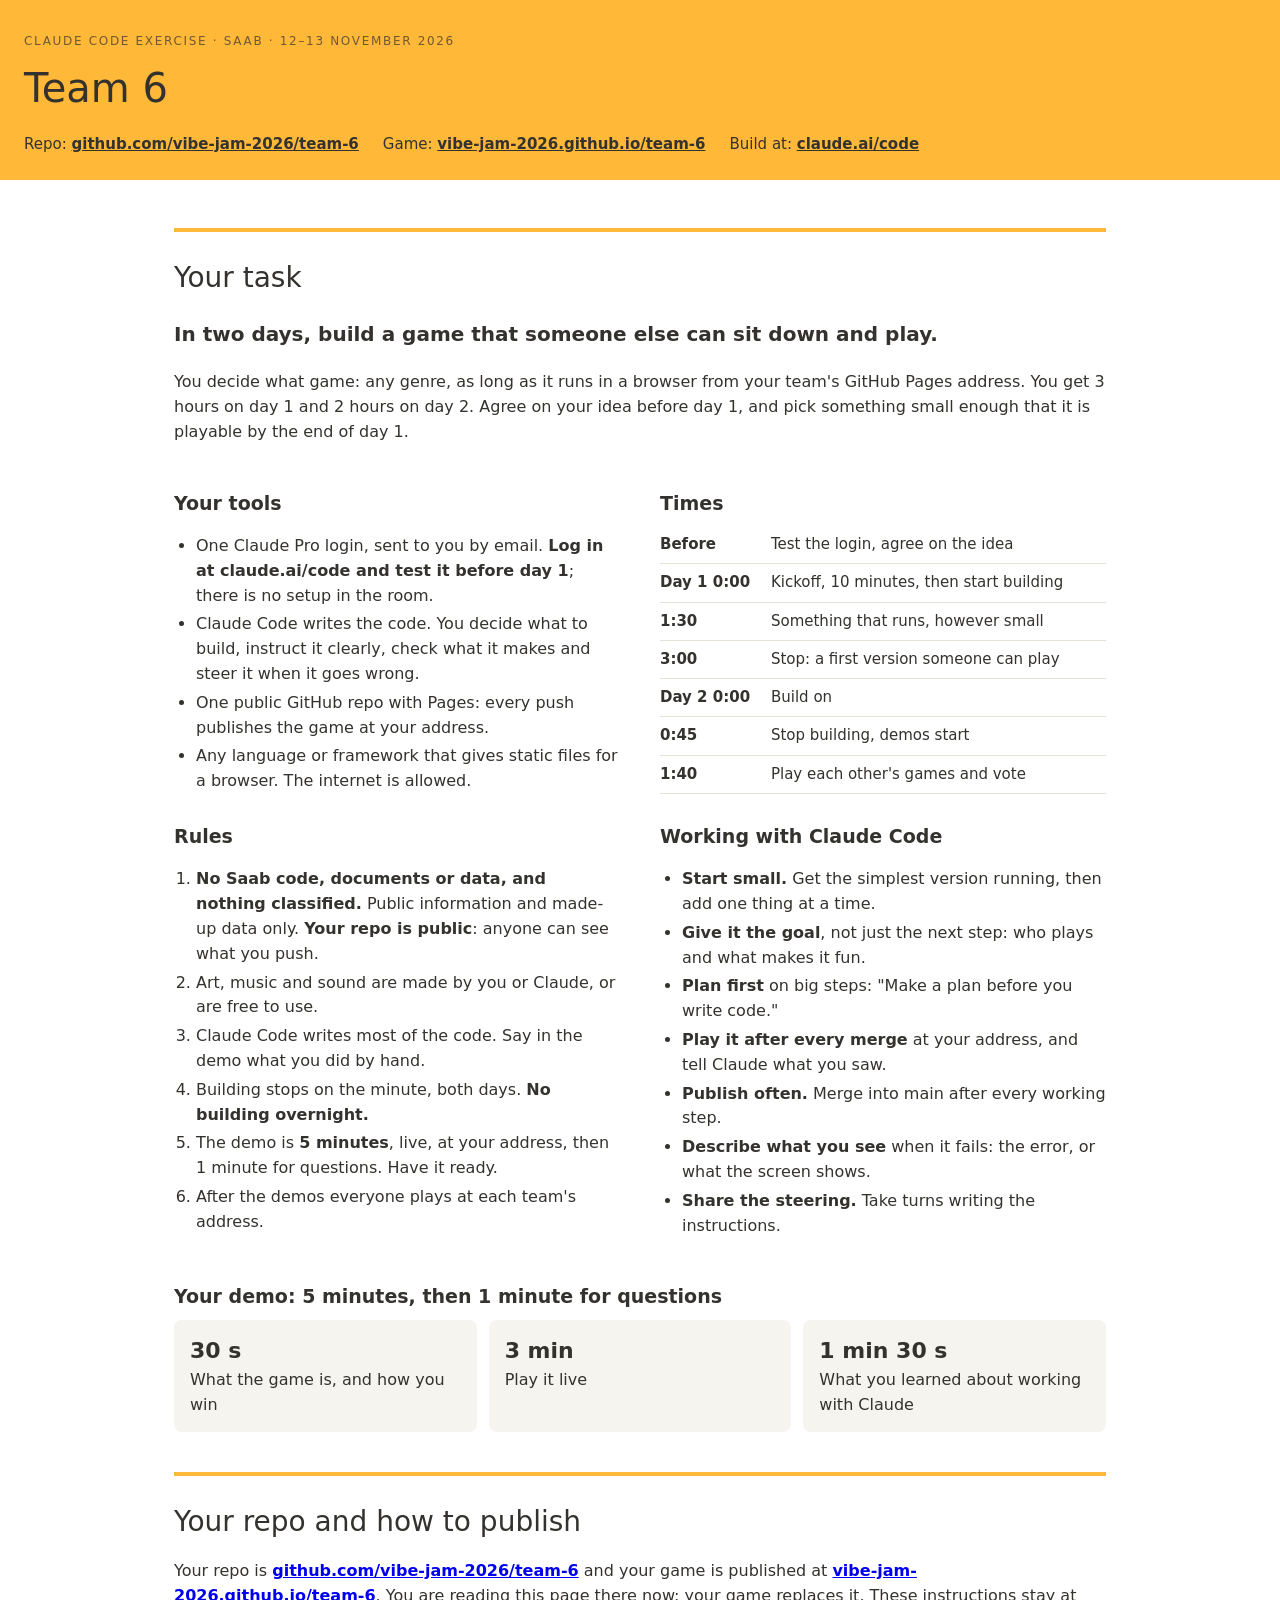
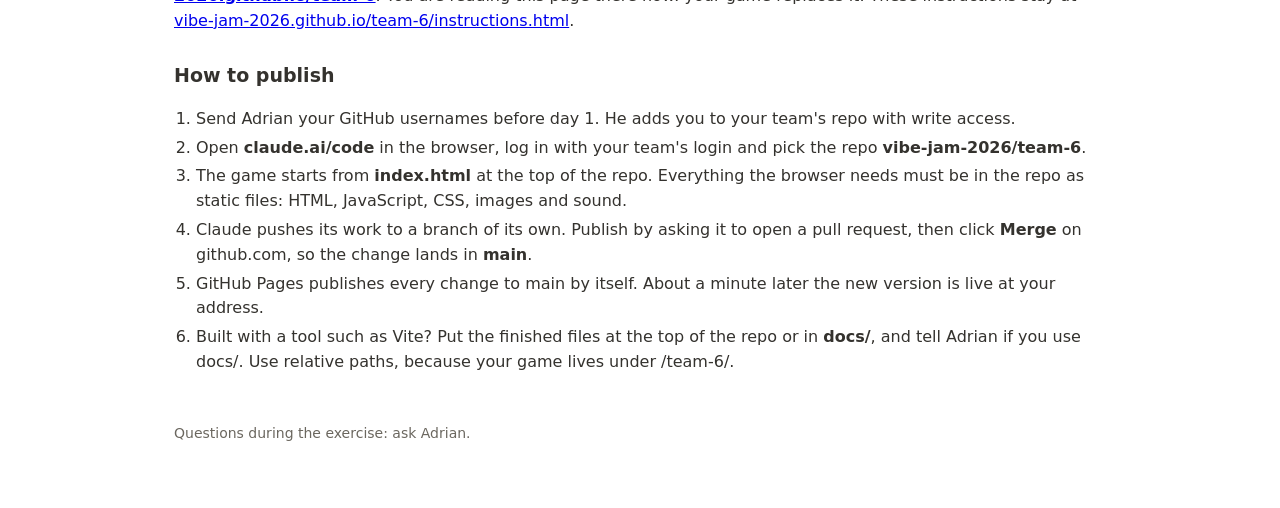
==== instructions.html @ 258269b4 "Team instructions as the start page" ====
<!doctype html><html lang="en"><head><meta charset="utf-8"><meta name="viewport" content="width=device-width,initial-scale=1">
<title>Team 6 · Claude Code exercise</title><style>
:root { --y: #FFB838; --ink: #34322E; --mut: #6b675f; --line: #e6e2da; }
* { box-sizing: border-box; }
body { margin: 0; font: 16px/1.55 system-ui, -apple-system, "Segoe UI", sans-serif; color: var(--ink); background: #fff; }
header { background: var(--y); padding: 32px 24px 24px; }
header .k { font-size: 12px; letter-spacing: .14em; text-transform: uppercase; opacity: .7; }
header h1 { margin: 6px 0 14px; font-size: 40px; font-weight: 500; }
header .where { display: flex; flex-wrap: wrap; gap: 8px 24px; font-size: 15px; }
header a { color: inherit; font-weight: 600; }
main { max-width: 980px; margin: 0 auto; padding: 8px 24px 64px; }
h2.part { font-size: 28px; font-weight: 500; margin: 40px 0 8px; padding-top: 24px; border-top: 4px solid var(--y); }
h2 { font-size: 19px; margin: 28px 0 8px; }
h3 { font-size: 16px; margin: 0 0 6px; }
.task { font-size: 20px; }
.cols { display: grid; grid-template-columns: 1fr 1fr; gap: 0 40px; }
@media (max-width: 760px) { .cols { grid-template-columns: 1fr; } header h1 { font-size: 30px; } }
ul, ol { padding-left: 22px; } li { margin: 4px 0; }
table { border-collapse: collapse; width: 100%; font-size: 15px; }
td, th { text-align: left; padding: 7px 10px 7px 0; border-bottom: 1px solid var(--line); vertical-align: top; }
td:first-child { white-space: nowrap; }
.demo { display: grid; grid-template-columns: repeat(3, 1fr); gap: 12px; }
.demo div { background: #f6f4ef; border-radius: 8px; padding: 14px 16px; }
.demo b { display: block; font-size: 22px; }
.card { background: #f6f4ef; border-radius: 8px; padding: 14px 16px; }
footer { color: var(--mut); font-size: 14px; margin-top: 48px; }</style></head><body>
<header><div class="k">Claude Code exercise · Saab · 12–13 November 2026</div><h1>Team 6</h1>
<div class="where"><span>Repo: <a href="https://github.com/vibe-jam-2026/team-6">github.com/vibe-jam-2026/team-6</a></span><span>Game: <a href="https://vibe-jam-2026.github.io/team-6/">vibe-jam-2026.github.io/team-6</a></span><span>Build at: <a href="https://claude.ai/code">claude.ai/code</a></span></div></header>
<main>
  <h2 class="part">Your task</h2>
  <p class="task"><b>In two days, build a game that someone else can sit down and play.</b></p>
  <p>You decide what game: any genre, as long as it runs in a browser from your team's GitHub Pages address. You get 3 hours on day 1 and 2 hours on day 2. Agree on your idea before day 1, and pick something small enough that it is playable by the end of day 1.</p>

  <div class="cols">
    <div>
      <h2>Your tools</h2>
      <ul>
        <li>One Claude Pro login, sent to you by email. <b>Log in at claude.ai/code and test it before day 1</b>; there is no setup in the room.</li>
        <li>Claude Code writes the code. You decide what to build, instruct it clearly, check what it makes and steer it when it goes wrong.</li>
        <li>One public GitHub repo with Pages: every push publishes the game at your address.</li>
        <li>Any language or framework that gives static files for a browser. The internet is allowed.</li>
      </ul>
      <h2>Rules</h2>
      <ol>
        <li><b>No Saab code, documents or data, and nothing classified.</b> Public information and made-up data only. <b>Your repo is public</b>: anyone can see what you push.</li>
        <li>Art, music and sound are made by you or Claude, or are free to use.</li>
        <li>Claude Code writes most of the code. Say in the demo what you did by hand.</li>
        <li>Building stops on the minute, both days. <b>No building overnight.</b></li>
        <li>The demo is <b>5 minutes</b>, live, at your address, then 1 minute for questions. Have it ready.</li>
        <li>After the demos everyone plays at each team's address.</li>
      </ol>
    </div>
    <div>
      <h2>Times</h2>
      <table>
        <tr><td><b>Before</b></td><td style="white-space:normal;color:inherit">Test the login, agree on the idea</td></tr>
        <tr><td><b>Day 1 0:00</b></td><td style="white-space:normal;color:inherit">Kickoff, 10 minutes, then start building</td></tr>
        <tr><td><b>1:30</b></td><td style="white-space:normal;color:inherit">Something that runs, however small</td></tr>
        <tr><td><b>3:00</b></td><td style="white-space:normal;color:inherit">Stop: a first version someone can play</td></tr>
        <tr><td><b>Day 2 0:00</b></td><td style="white-space:normal;color:inherit">Build on</td></tr>
        <tr><td><b>0:45</b></td><td style="white-space:normal;color:inherit">Stop building, demos start</td></tr>
        <tr><td><b>1:40</b></td><td style="white-space:normal;color:inherit">Play each other's games and vote</td></tr>
      </table>
      <h2>Working with Claude Code</h2>
      <ul>
        <li><b>Start small.</b> Get the simplest version running, then add one thing at a time.</li>
        <li><b>Give it the goal</b>, not just the next step: who plays and what makes it fun.</li>
        <li><b>Plan first</b> on big steps: "Make a plan before you write code."</li>
        <li><b>Play it after every merge</b> at your address, and tell Claude what you saw.</li>
        <li><b>Publish often.</b> Merge into main after every working step.</li>
        <li><b>Describe what you see</b> when it fails: the error, or what the screen shows.</li>
        <li><b>Share the steering.</b> Take turns writing the instructions.</li>
      </ul>
    </div>
  </div>

  <h2>Your demo: 5 minutes, then 1 minute for questions</h2>
  <div class="demo">
    <div><b>30 s</b>What the game is, and how you win</div>
    <div><b>3 min</b>Play it live</div>
    <div><b>1 min 30 s</b>What you learned about working with Claude</div>
  </div>
  


  <h2 class="part">Your repo and how to publish</h2>
  <p>Your repo is <a href="https://github.com/vibe-jam-2026/team-6"><b>github.com/vibe-jam-2026/team-6</b></a> and your game is published at <a href="https://vibe-jam-2026.github.io/team-6/"><b>vibe-jam-2026.github.io/team-6</b></a>. You are reading this page there now: your game replaces it. These instructions stay at <a href="instructions.html">vibe-jam-2026.github.io/team-6/instructions.html</a>.</p>
  
  <h2>How to publish</h2>
  <ol>
    <li>Send Adrian your GitHub usernames before day 1. He adds you to your team's repo with write access.</li>
    <li>Open <b>claude.ai/code</b> in the browser, log in with your team's login and pick the repo <b>vibe-jam-2026/team-6</b>.</li>
    <li>The game starts from <b>index.html</b> at the top of the repo. Everything the browser needs must be in the repo as static files: HTML, JavaScript, CSS, images and sound.</li>
    <li>Claude pushes its work to a branch of its own. Publish by asking it to open a pull request, then click <b>Merge</b> on github.com, so the change lands in <b>main</b>.</li>
    <li>GitHub Pages publishes every change to main by itself. About a minute later the new version is live at your address.</li>
    <li>Built with a tool such as Vite? Put the finished files at the top of the repo or in <b>docs/</b>, and tell Adrian if you use docs/. Use relative paths, because your game lives under /team-6/.</li>
  </ol>
  
<footer>Questions during the exercise: ask Adrian.</footer></main></body></html>
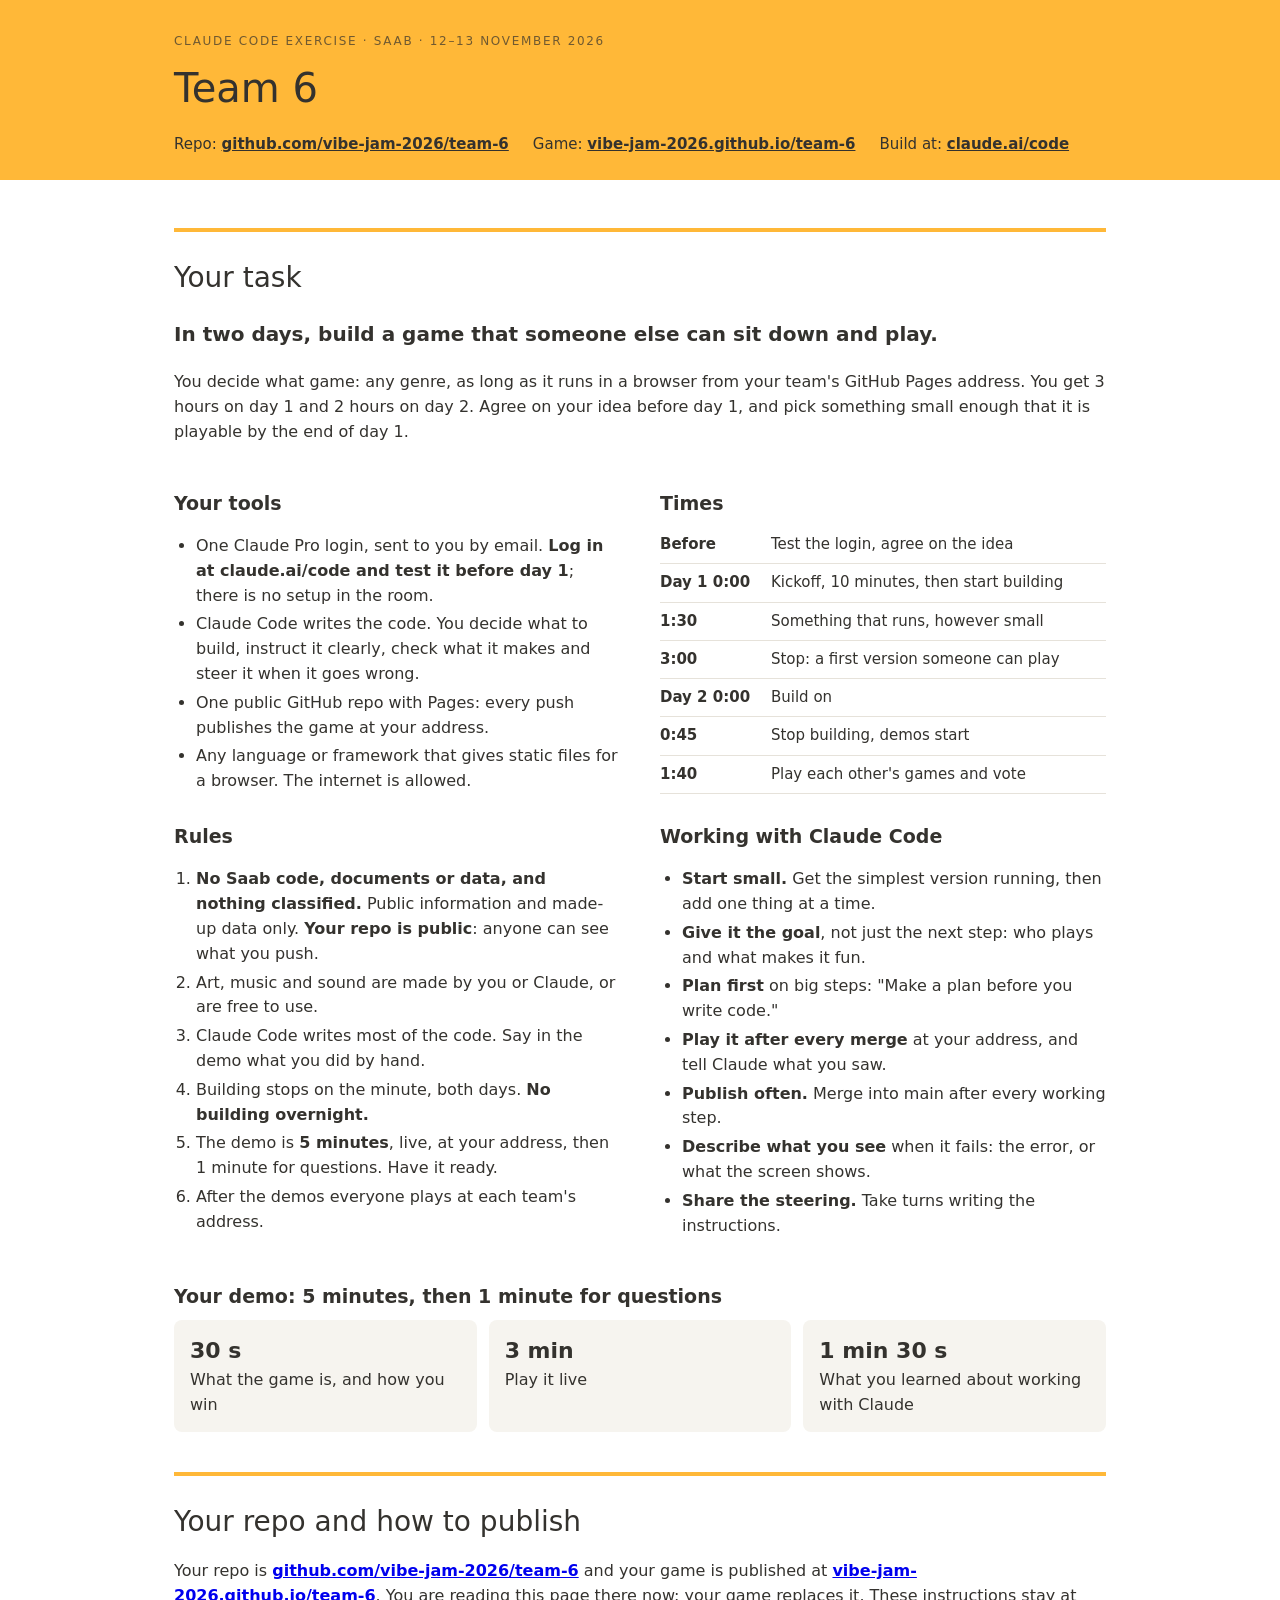
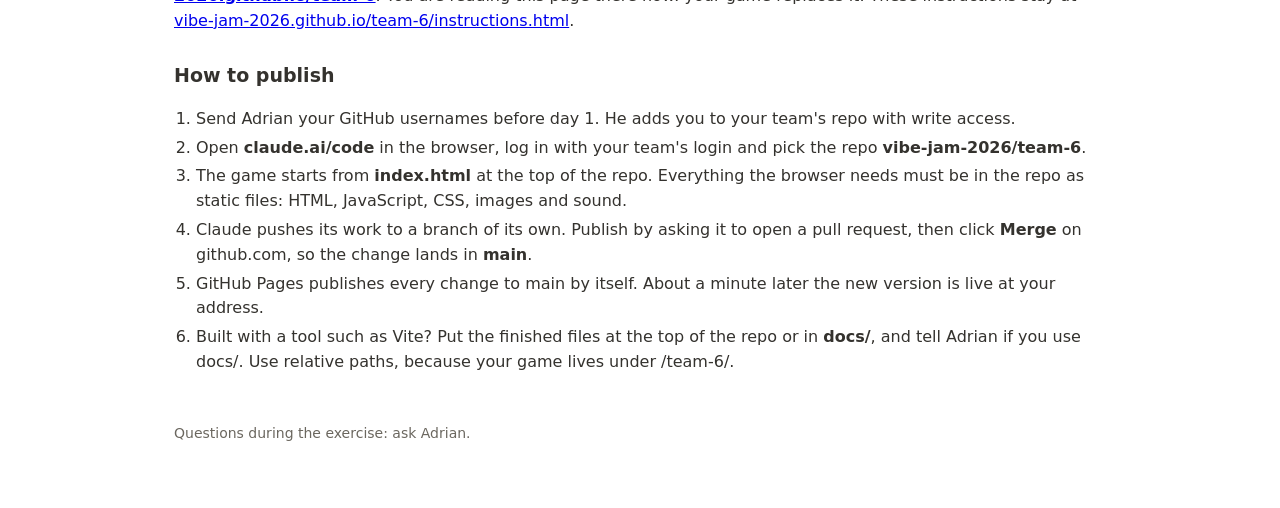
==== commit b215a7f9: "Header follows the text width" ====
--- a/instructions.html
+++ b/instructions.html
@@ -3,7 +3,8 @@
 :root { --y: #FFB838; --ink: #34322E; --mut: #6b675f; --line: #e6e2da; }
 * { box-sizing: border-box; }
 body { margin: 0; font: 16px/1.55 system-ui, -apple-system, "Segoe UI", sans-serif; color: var(--ink); background: #fff; }
-header { background: var(--y); padding: 32px 24px 24px; }
+header { background: var(--y); padding: 32px 0 24px; }
+.wrap { max-width: 980px; margin: 0 auto; padding: 0 24px; }
 header .k { font-size: 12px; letter-spacing: .14em; text-transform: uppercase; opacity: .7; }
 header h1 { margin: 6px 0 14px; font-size: 40px; font-weight: 500; }
 header .where { display: flex; flex-wrap: wrap; gap: 8px 24px; font-size: 15px; }
@@ -24,8 +25,8 @@
 .demo b { display: block; font-size: 22px; }
 .card { background: #f6f4ef; border-radius: 8px; padding: 14px 16px; }
 footer { color: var(--mut); font-size: 14px; margin-top: 48px; }</style></head><body>
-<header><div class="k">Claude Code exercise · Saab · 12–13 November 2026</div><h1>Team 6</h1>
-<div class="where"><span>Repo: <a href="https://github.com/vibe-jam-2026/team-6">github.com/vibe-jam-2026/team-6</a></span><span>Game: <a href="https://vibe-jam-2026.github.io/team-6/">vibe-jam-2026.github.io/team-6</a></span><span>Build at: <a href="https://claude.ai/code">claude.ai/code</a></span></div></header>
+<header><div class="wrap"><div class="k">Claude Code exercise · Saab · 12–13 November 2026</div><h1>Team 6</h1>
+<div class="where"><span>Repo: <a href="https://github.com/vibe-jam-2026/team-6">github.com/vibe-jam-2026/team-6</a></span><span>Game: <a href="https://vibe-jam-2026.github.io/team-6/">vibe-jam-2026.github.io/team-6</a></span><span>Build at: <a href="https://claude.ai/code">claude.ai/code</a></span></div></div></header>
 <main>
   <h2 class="part">Your task</h2>
   <p class="task"><b>In two days, build a game that someone else can sit down and play.</b></p>
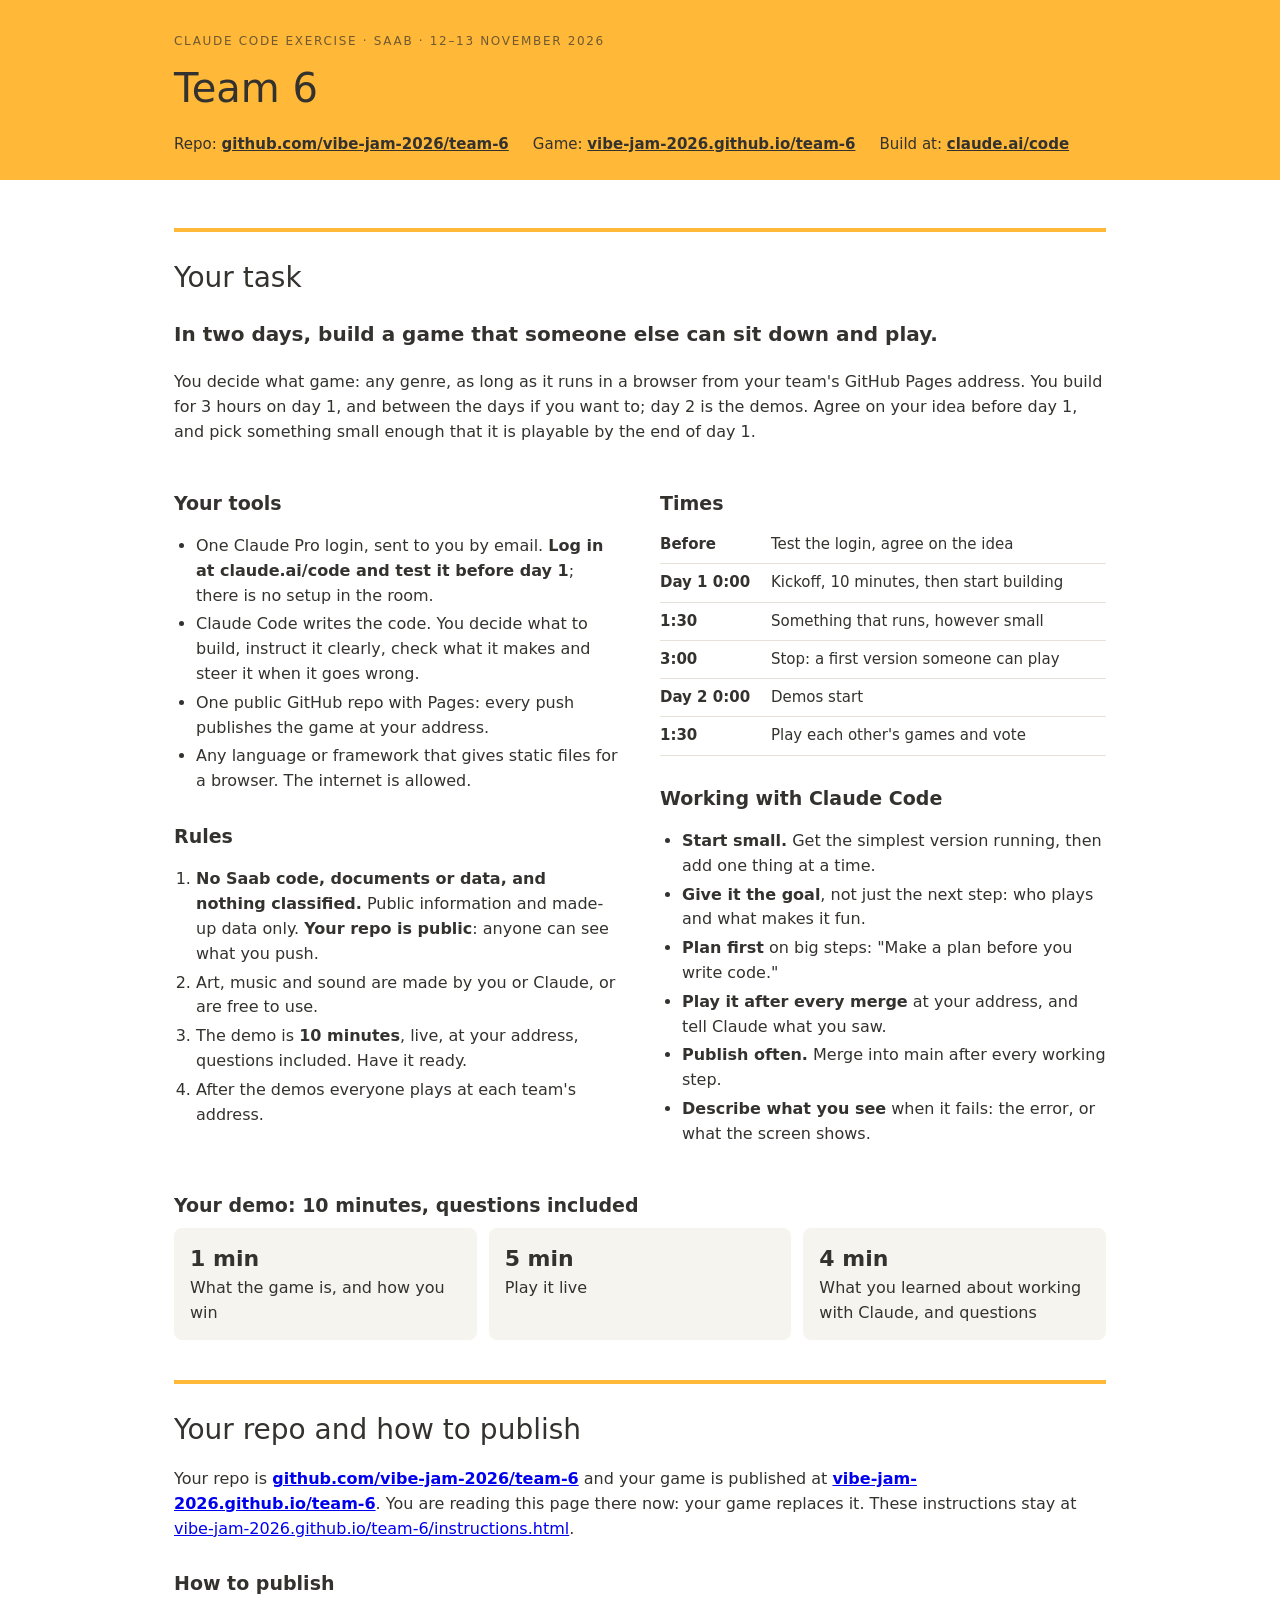
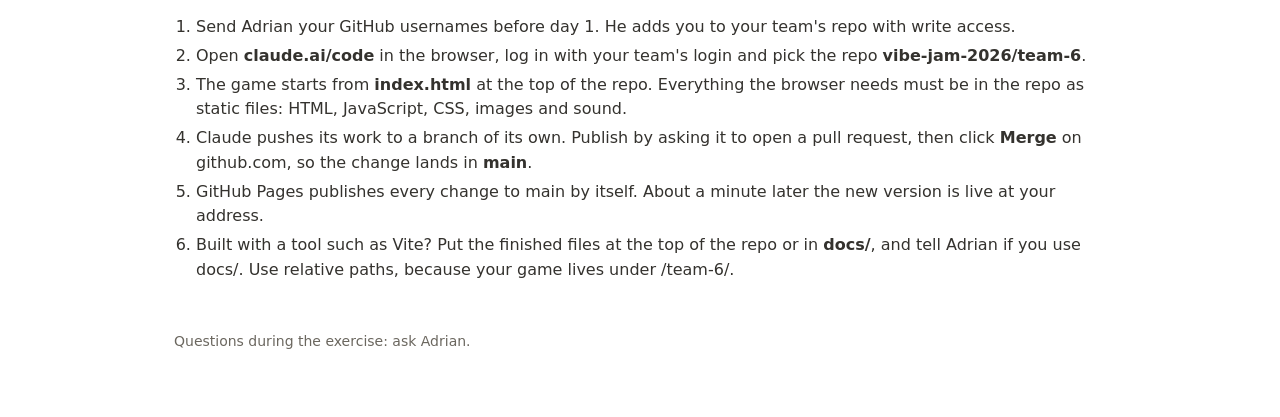
==== commit 1d3f6487: "10-minute demos, no overnight or by-hand rules" ====
--- a/instructions.html
+++ b/instructions.html
@@ -30,7 +30,7 @@
 <main>
   <h2 class="part">Your task</h2>
   <p class="task"><b>In two days, build a game that someone else can sit down and play.</b></p>
-  <p>You decide what game: any genre, as long as it runs in a browser from your team's GitHub Pages address. You get 3 hours on day 1 and 2 hours on day 2. Agree on your idea before day 1, and pick something small enough that it is playable by the end of day 1.</p>
+  <p>You decide what game: any genre, as long as it runs in a browser from your team's GitHub Pages address. You build for 3 hours on day 1, and between the days if you want to; day 2 is the demos. Agree on your idea before day 1, and pick something small enough that it is playable by the end of day 1.</p>
 
   <div class="cols">
     <div>
@@ -45,9 +45,7 @@
       <ol>
         <li><b>No Saab code, documents or data, and nothing classified.</b> Public information and made-up data only. <b>Your repo is public</b>: anyone can see what you push.</li>
         <li>Art, music and sound are made by you or Claude, or are free to use.</li>
-        <li>Claude Code writes most of the code. Say in the demo what you did by hand.</li>
-        <li>Building stops on the minute, both days. <b>No building overnight.</b></li>
-        <li>The demo is <b>5 minutes</b>, live, at your address, then 1 minute for questions. Have it ready.</li>
+        <li>The demo is <b>10 minutes</b>, live, at your address, questions included. Have it ready.</li>
         <li>After the demos everyone plays at each team's address.</li>
       </ol>
     </div>
@@ -58,9 +56,8 @@
         <tr><td><b>Day 1 0:00</b></td><td style="white-space:normal;color:inherit">Kickoff, 10 minutes, then start building</td></tr>
         <tr><td><b>1:30</b></td><td style="white-space:normal;color:inherit">Something that runs, however small</td></tr>
         <tr><td><b>3:00</b></td><td style="white-space:normal;color:inherit">Stop: a first version someone can play</td></tr>
-        <tr><td><b>Day 2 0:00</b></td><td style="white-space:normal;color:inherit">Build on</td></tr>
-        <tr><td><b>0:45</b></td><td style="white-space:normal;color:inherit">Stop building, demos start</td></tr>
-        <tr><td><b>1:40</b></td><td style="white-space:normal;color:inherit">Play each other's games and vote</td></tr>
+        <tr><td><b>Day 2 0:00</b></td><td style="white-space:normal;color:inherit">Demos start</td></tr>
+        <tr><td><b>1:30</b></td><td style="white-space:normal;color:inherit">Play each other's games and vote</td></tr>
       </table>
       <h2>Working with Claude Code</h2>
       <ul>
@@ -70,16 +67,15 @@
         <li><b>Play it after every merge</b> at your address, and tell Claude what you saw.</li>
         <li><b>Publish often.</b> Merge into main after every working step.</li>
         <li><b>Describe what you see</b> when it fails: the error, or what the screen shows.</li>
-        <li><b>Share the steering.</b> Take turns writing the instructions.</li>
       </ul>
     </div>
   </div>
 
-  <h2>Your demo: 5 minutes, then 1 minute for questions</h2>
+  <h2>Your demo: 10 minutes, questions included</h2>
   <div class="demo">
-    <div><b>30 s</b>What the game is, and how you win</div>
-    <div><b>3 min</b>Play it live</div>
-    <div><b>1 min 30 s</b>What you learned about working with Claude</div>
+    <div><b>1 min</b>What the game is, and how you win</div>
+    <div><b>5 min</b>Play it live</div>
+    <div><b>4 min</b>What you learned about working with Claude, and questions</div>
   </div>
   
 
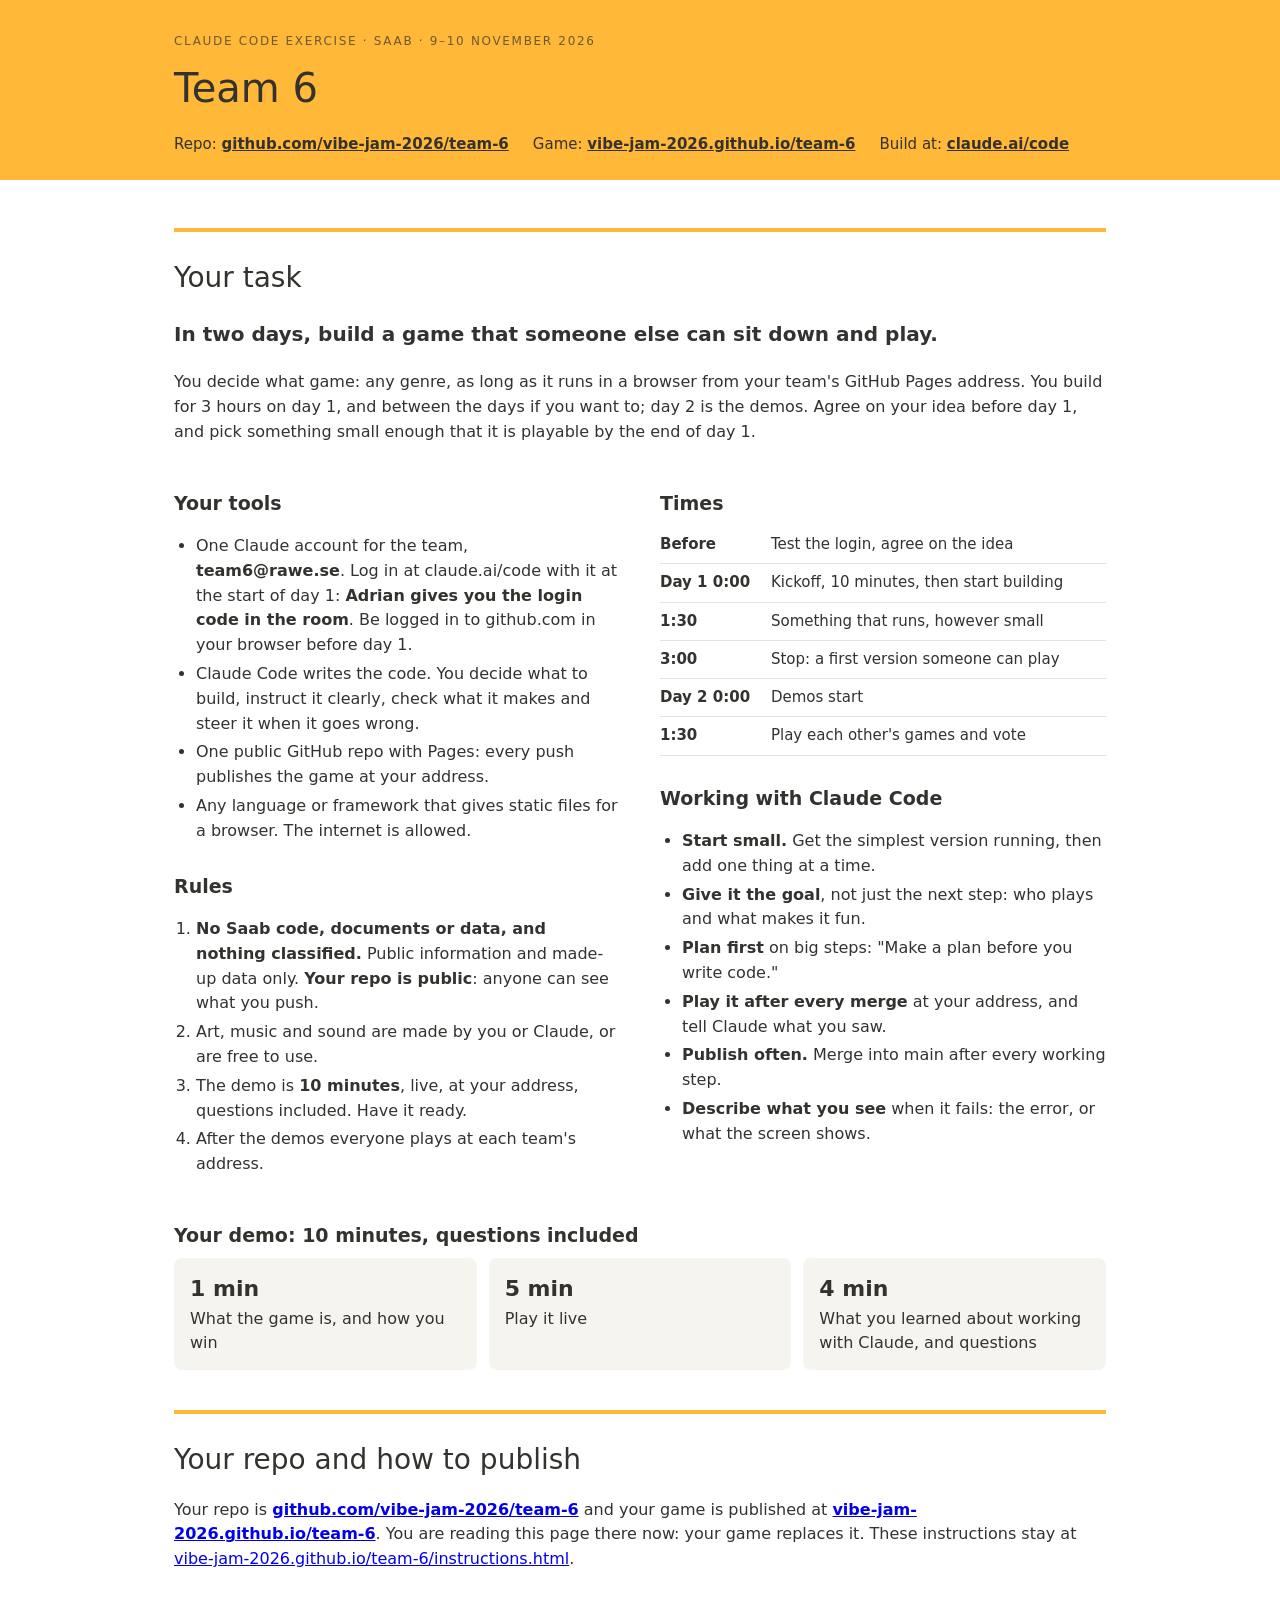
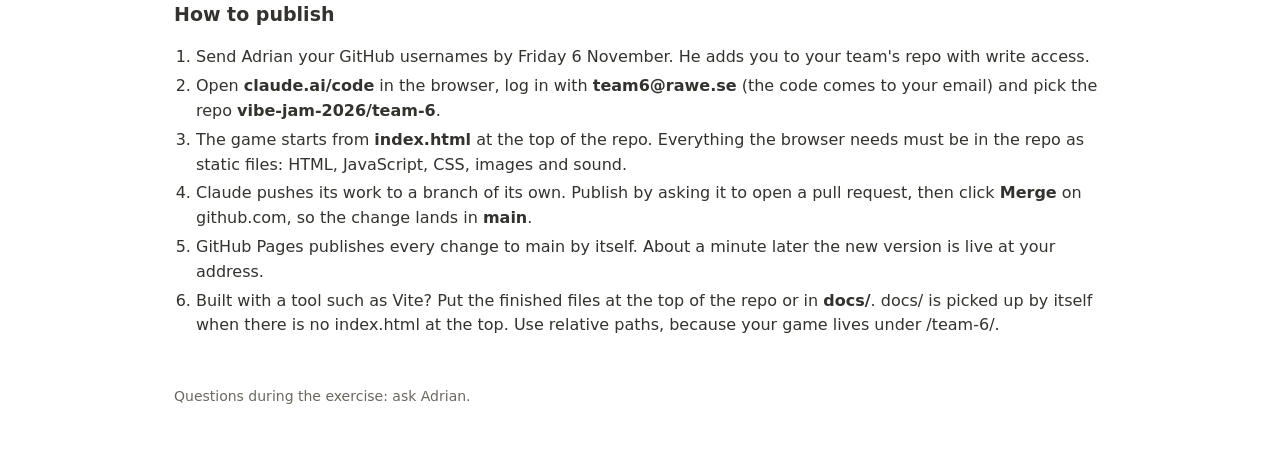
==== commit aaf22c54: "Instructions: Adrian gives the Claude login code in the room" ====
--- a/instructions.html
+++ b/instructions.html
@@ -25,7 +25,7 @@
 .demo b { display: block; font-size: 22px; }
 .card { background: #f6f4ef; border-radius: 8px; padding: 14px 16px; }
 footer { color: var(--mut); font-size: 14px; margin-top: 48px; }</style></head><body>
-<header><div class="wrap"><div class="k">Claude Code exercise · Saab · 12–13 November 2026</div><h1>Team 6</h1>
+<header><div class="wrap"><div class="k">Claude Code exercise · Saab · 9–10 November 2026</div><h1>Team 6</h1>
 <div class="where"><span>Repo: <a href="https://github.com/vibe-jam-2026/team-6">github.com/vibe-jam-2026/team-6</a></span><span>Game: <a href="https://vibe-jam-2026.github.io/team-6/">vibe-jam-2026.github.io/team-6</a></span><span>Build at: <a href="https://claude.ai/code">claude.ai/code</a></span></div></div></header>
 <main>
   <h2 class="part">Your task</h2>
@@ -36,7 +36,7 @@
     <div>
       <h2>Your tools</h2>
       <ul>
-        <li>One Claude Pro login, sent to you by email. <b>Log in at claude.ai/code and test it before day 1</b>; there is no setup in the room.</li>
+        <li>One Claude account for the team, <b>team6@rawe.se</b>. Log in at claude.ai/code with it at the start of day 1: <b>Adrian gives you the login code in the room</b>. Be logged in to github.com in your browser before day 1.</li>
         <li>Claude Code writes the code. You decide what to build, instruct it clearly, check what it makes and steer it when it goes wrong.</li>
         <li>One public GitHub repo with Pages: every push publishes the game at your address.</li>
         <li>Any language or framework that gives static files for a browser. The internet is allowed.</li>
@@ -85,12 +85,12 @@
   
   <h2>How to publish</h2>
   <ol>
-    <li>Send Adrian your GitHub usernames before day 1. He adds you to your team's repo with write access.</li>
-    <li>Open <b>claude.ai/code</b> in the browser, log in with your team's login and pick the repo <b>vibe-jam-2026/team-6</b>.</li>
+    <li>Send Adrian your GitHub usernames by Friday 6 November. He adds you to your team's repo with write access.</li>
+    <li>Open <b>claude.ai/code</b> in the browser, log in with <b>team6@rawe.se</b> (the code comes to your email) and pick the repo <b>vibe-jam-2026/team-6</b>.</li>
     <li>The game starts from <b>index.html</b> at the top of the repo. Everything the browser needs must be in the repo as static files: HTML, JavaScript, CSS, images and sound.</li>
     <li>Claude pushes its work to a branch of its own. Publish by asking it to open a pull request, then click <b>Merge</b> on github.com, so the change lands in <b>main</b>.</li>
     <li>GitHub Pages publishes every change to main by itself. About a minute later the new version is live at your address.</li>
-    <li>Built with a tool such as Vite? Put the finished files at the top of the repo or in <b>docs/</b>, and tell Adrian if you use docs/. Use relative paths, because your game lives under /team-6/.</li>
+    <li>Built with a tool such as Vite? Put the finished files at the top of the repo or in <b>docs/</b>. docs/ is picked up by itself when there is no index.html at the top. Use relative paths, because your game lives under /team-6/.</li>
   </ol>
   
 <footer>Questions during the exercise: ask Adrian.</footer></main></body></html>
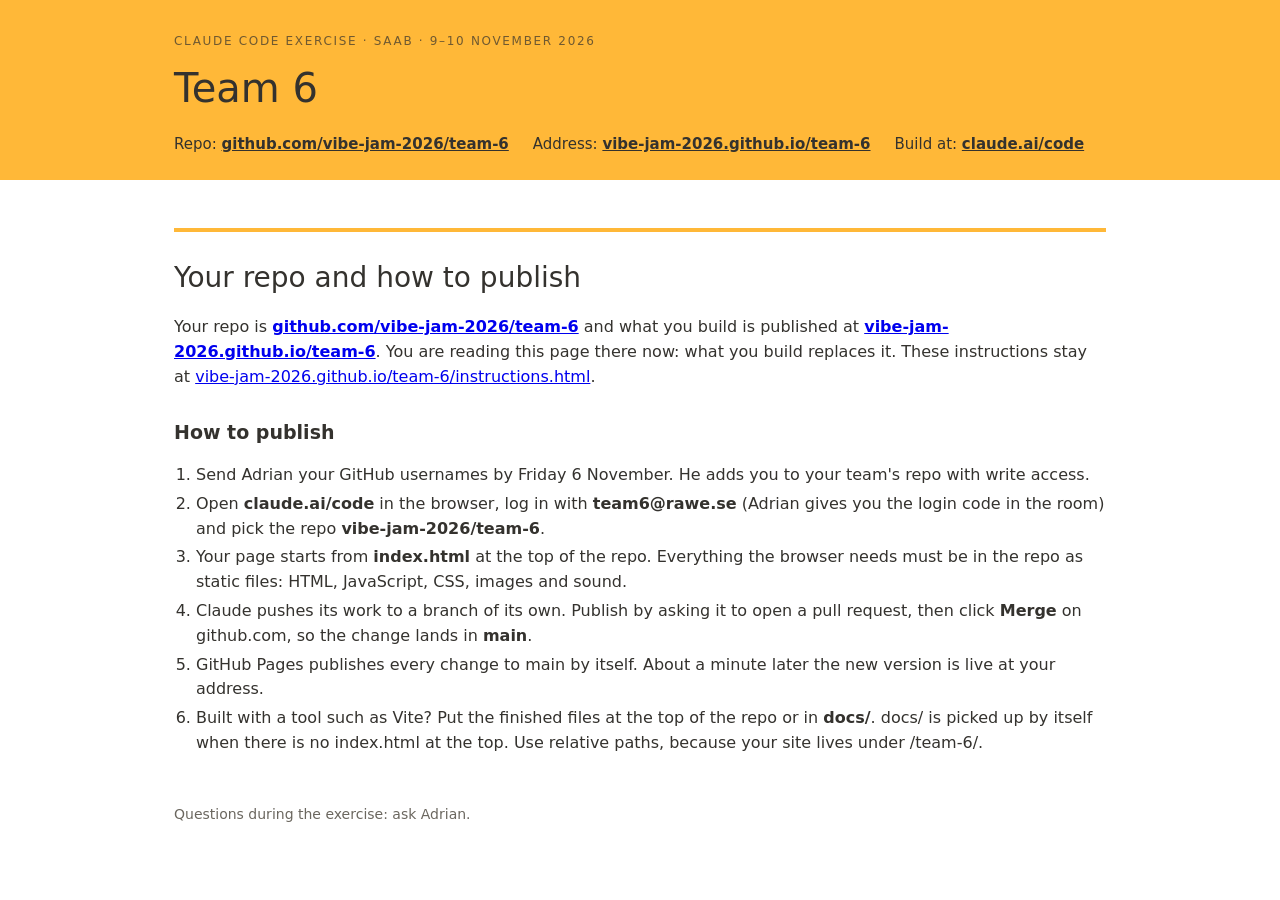
==== commit 226027b2: "Instructions: how to reach and publish the repo; login code given in the room" ====
--- a/instructions.html
+++ b/instructions.html
@@ -26,71 +26,19 @@
 .card { background: #f6f4ef; border-radius: 8px; padding: 14px 16px; }
 footer { color: var(--mut); font-size: 14px; margin-top: 48px; }</style></head><body>
 <header><div class="wrap"><div class="k">Claude Code exercise · Saab · 9–10 November 2026</div><h1>Team 6</h1>
-<div class="where"><span>Repo: <a href="https://github.com/vibe-jam-2026/team-6">github.com/vibe-jam-2026/team-6</a></span><span>Game: <a href="https://vibe-jam-2026.github.io/team-6/">vibe-jam-2026.github.io/team-6</a></span><span>Build at: <a href="https://claude.ai/code">claude.ai/code</a></span></div></div></header>
+<div class="where"><span>Repo: <a href="https://github.com/vibe-jam-2026/team-6">github.com/vibe-jam-2026/team-6</a></span><span>Address: <a href="https://vibe-jam-2026.github.io/team-6/">vibe-jam-2026.github.io/team-6</a></span><span>Build at: <a href="https://claude.ai/code">claude.ai/code</a></span></div></div></header>
 <main>
-  <h2 class="part">Your task</h2>
-  <p class="task"><b>In two days, build a game that someone else can sit down and play.</b></p>
-  <p>You decide what game: any genre, as long as it runs in a browser from your team's GitHub Pages address. You build for 3 hours on day 1, and between the days if you want to; day 2 is the demos. Agree on your idea before day 1, and pick something small enough that it is playable by the end of day 1.</p>
-
-  <div class="cols">
-    <div>
-      <h2>Your tools</h2>
-      <ul>
-        <li>One Claude account for the team, <b>team6@rawe.se</b>. Log in at claude.ai/code with it at the start of day 1: <b>Adrian gives you the login code in the room</b>. Be logged in to github.com in your browser before day 1.</li>
-        <li>Claude Code writes the code. You decide what to build, instruct it clearly, check what it makes and steer it when it goes wrong.</li>
-        <li>One public GitHub repo with Pages: every push publishes the game at your address.</li>
-        <li>Any language or framework that gives static files for a browser. The internet is allowed.</li>
-      </ul>
-      <h2>Rules</h2>
-      <ol>
-        <li><b>No Saab code, documents or data, and nothing classified.</b> Public information and made-up data only. <b>Your repo is public</b>: anyone can see what you push.</li>
-        <li>Art, music and sound are made by you or Claude, or are free to use.</li>
-        <li>The demo is <b>10 minutes</b>, live, at your address, questions included. Have it ready.</li>
-        <li>After the demos everyone plays at each team's address.</li>
-      </ol>
-    </div>
-    <div>
-      <h2>Times</h2>
-      <table>
-        <tr><td><b>Before</b></td><td style="white-space:normal;color:inherit">Test the login, agree on the idea</td></tr>
-        <tr><td><b>Day 1 0:00</b></td><td style="white-space:normal;color:inherit">Kickoff, 10 minutes, then start building</td></tr>
-        <tr><td><b>1:30</b></td><td style="white-space:normal;color:inherit">Something that runs, however small</td></tr>
-        <tr><td><b>3:00</b></td><td style="white-space:normal;color:inherit">Stop: a first version someone can play</td></tr>
-        <tr><td><b>Day 2 0:00</b></td><td style="white-space:normal;color:inherit">Demos start</td></tr>
-        <tr><td><b>1:30</b></td><td style="white-space:normal;color:inherit">Play each other's games and vote</td></tr>
-      </table>
-      <h2>Working with Claude Code</h2>
-      <ul>
-        <li><b>Start small.</b> Get the simplest version running, then add one thing at a time.</li>
-        <li><b>Give it the goal</b>, not just the next step: who plays and what makes it fun.</li>
-        <li><b>Plan first</b> on big steps: "Make a plan before you write code."</li>
-        <li><b>Play it after every merge</b> at your address, and tell Claude what you saw.</li>
-        <li><b>Publish often.</b> Merge into main after every working step.</li>
-        <li><b>Describe what you see</b> when it fails: the error, or what the screen shows.</li>
-      </ul>
-    </div>
-  </div>
-
-  <h2>Your demo: 10 minutes, questions included</h2>
-  <div class="demo">
-    <div><b>1 min</b>What the game is, and how you win</div>
-    <div><b>5 min</b>Play it live</div>
-    <div><b>4 min</b>What you learned about working with Claude, and questions</div>
-  </div>
-  
-
-
   <h2 class="part">Your repo and how to publish</h2>
-  <p>Your repo is <a href="https://github.com/vibe-jam-2026/team-6"><b>github.com/vibe-jam-2026/team-6</b></a> and your game is published at <a href="https://vibe-jam-2026.github.io/team-6/"><b>vibe-jam-2026.github.io/team-6</b></a>. You are reading this page there now: your game replaces it. These instructions stay at <a href="instructions.html">vibe-jam-2026.github.io/team-6/instructions.html</a>.</p>
+  <p>Your repo is <a href="https://github.com/vibe-jam-2026/team-6"><b>github.com/vibe-jam-2026/team-6</b></a> and what you build is published at <a href="https://vibe-jam-2026.github.io/team-6/"><b>vibe-jam-2026.github.io/team-6</b></a>. You are reading this page there now: what you build replaces it. These instructions stay at <a href="instructions.html">vibe-jam-2026.github.io/team-6/instructions.html</a>.</p>
   
   <h2>How to publish</h2>
   <ol>
     <li>Send Adrian your GitHub usernames by Friday 6 November. He adds you to your team's repo with write access.</li>
-    <li>Open <b>claude.ai/code</b> in the browser, log in with <b>team6@rawe.se</b> (the code comes to your email) and pick the repo <b>vibe-jam-2026/team-6</b>.</li>
-    <li>The game starts from <b>index.html</b> at the top of the repo. Everything the browser needs must be in the repo as static files: HTML, JavaScript, CSS, images and sound.</li>
+    <li>Open <b>claude.ai/code</b> in the browser, log in with <b>team6@rawe.se</b> (Adrian gives you the login code in the room) and pick the repo <b>vibe-jam-2026/team-6</b>.</li>
+    <li>Your page starts from <b>index.html</b> at the top of the repo. Everything the browser needs must be in the repo as static files: HTML, JavaScript, CSS, images and sound.</li>
     <li>Claude pushes its work to a branch of its own. Publish by asking it to open a pull request, then click <b>Merge</b> on github.com, so the change lands in <b>main</b>.</li>
     <li>GitHub Pages publishes every change to main by itself. About a minute later the new version is live at your address.</li>
-    <li>Built with a tool such as Vite? Put the finished files at the top of the repo or in <b>docs/</b>. docs/ is picked up by itself when there is no index.html at the top. Use relative paths, because your game lives under /team-6/.</li>
+    <li>Built with a tool such as Vite? Put the finished files at the top of the repo or in <b>docs/</b>. docs/ is picked up by itself when there is no index.html at the top. Use relative paths, because your site lives under /team-6/.</li>
   </ol>
   
 <footer>Questions during the exercise: ask Adrian.</footer></main></body></html>
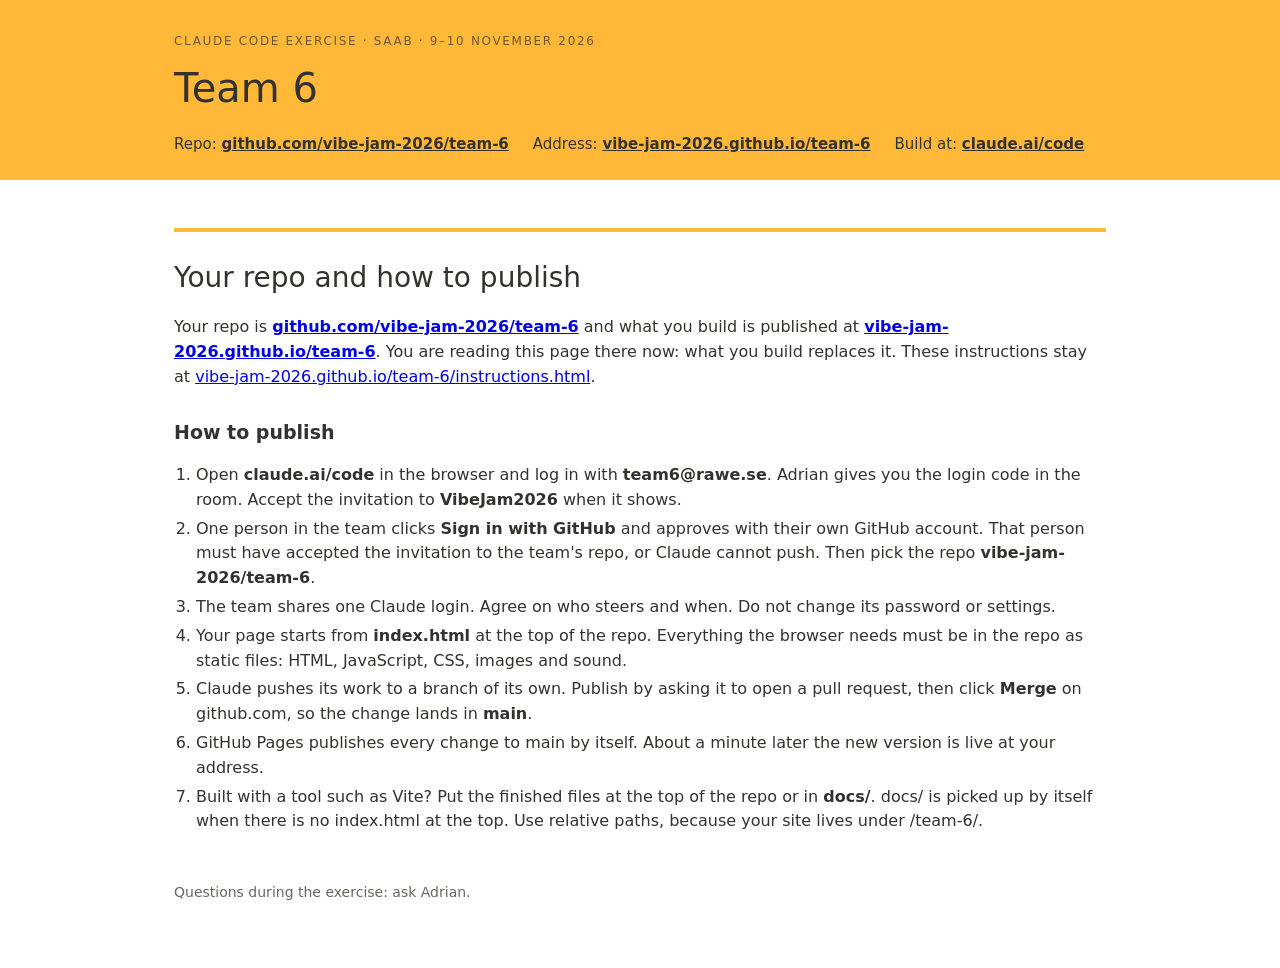
==== commit fe6d5c12: "Instructions: the VibeJam2026 invite, GitHub sign-in and one shared login; no stale username deadlin" ====
--- a/instructions.html
+++ b/instructions.html
@@ -33,8 +33,9 @@
   
   <h2>How to publish</h2>
   <ol>
-    <li>Send Adrian your GitHub usernames by Friday 6 November. He adds you to your team's repo with write access.</li>
-    <li>Open <b>claude.ai/code</b> in the browser, log in with <b>team6@rawe.se</b> (Adrian gives you the login code in the room) and pick the repo <b>vibe-jam-2026/team-6</b>.</li>
+    <li>Open <b>claude.ai/code</b> in the browser and log in with <b>team6@rawe.se</b>. Adrian gives you the login code in the room. Accept the invitation to <b>VibeJam2026</b> when it shows.</li>
+    <li>One person in the team clicks <b>Sign in with GitHub</b> and approves with their own GitHub account. That person must have accepted the invitation to the team's repo, or Claude cannot push. Then pick the repo <b>vibe-jam-2026/team-6</b>.</li>
+    <li>The team shares one Claude login. Agree on who steers and when. Do not change its password or settings.</li>
     <li>Your page starts from <b>index.html</b> at the top of the repo. Everything the browser needs must be in the repo as static files: HTML, JavaScript, CSS, images and sound.</li>
     <li>Claude pushes its work to a branch of its own. Publish by asking it to open a pull request, then click <b>Merge</b> on github.com, so the change lands in <b>main</b>.</li>
     <li>GitHub Pages publishes every change to main by itself. About a minute later the new version is live at your address.</li>
